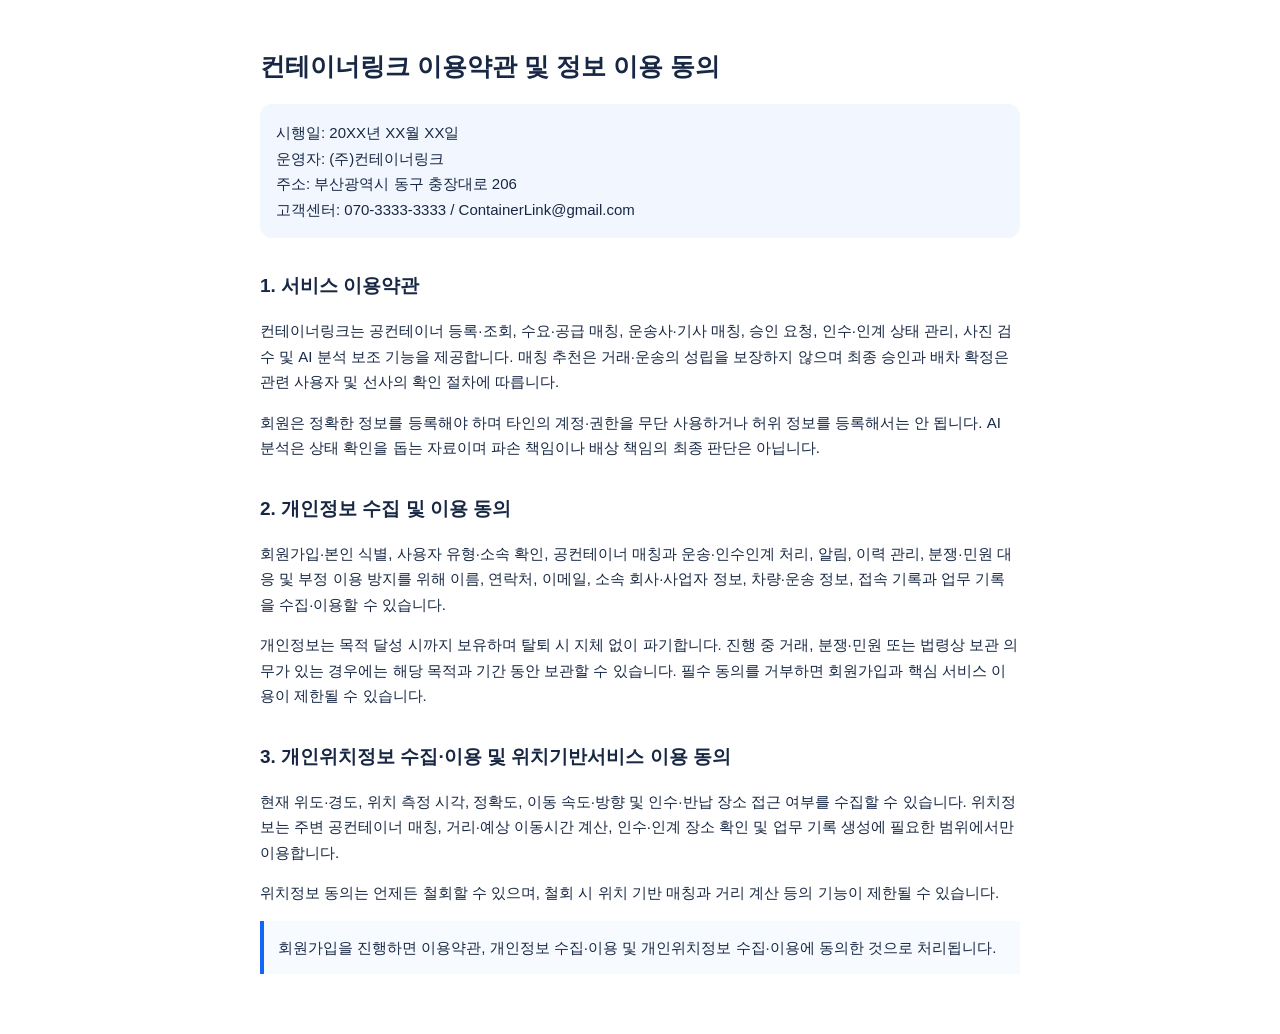
==== terms.html @ 27c72075 "Add responsive layout and signup agreement" ====
<!doctype html><html lang="ko"><meta charset="utf-8"><meta name="viewport" content="width=device-width,initial-scale=1"><title>이용약관 및 정보 이용 동의</title><style>body{max-width:760px;margin:auto;padding:28px 20px 60px;color:#182844;font:15px/1.7 Arial,"Noto Sans KR",sans-serif}h1{font-size:25px}h2{margin-top:32px;font-size:19px}.box{padding:16px;border-radius:12px;background:#f2f7ff}.note{padding:14px;border-left:4px solid #1265f5;background:#f7faff}</style><body><h1>컨테이너링크 이용약관 및 정보 이용 동의</h1><div class="box">시행일: 20XX년 XX월 XX일<br>운영자: (주)컨테이너링크<br>주소: 부산광역시 동구 충장대로 206<br>고객센터: 070-3333-3333 / ContainerLink@gmail.com</div><h2>1. 서비스 이용약관</h2><p>컨테이너링크는 공컨테이너 등록·조회, 수요·공급 매칭, 운송사·기사 매칭, 승인 요청, 인수·인계 상태 관리, 사진 검수 및 AI 분석 보조 기능을 제공합니다. 매칭 추천은 거래·운송의 성립을 보장하지 않으며 최종 승인과 배차 확정은 관련 사용자 및 선사의 확인 절차에 따릅니다.</p><p>회원은 정확한 정보를 등록해야 하며 타인의 계정·권한을 무단 사용하거나 허위 정보를 등록해서는 안 됩니다. AI 분석은 상태 확인을 돕는 자료이며 파손 책임이나 배상 책임의 최종 판단은 아닙니다.</p><h2>2. 개인정보 수집 및 이용 동의</h2><p>회원가입·본인 식별, 사용자 유형·소속 확인, 공컨테이너 매칭과 운송·인수인계 처리, 알림, 이력 관리, 분쟁·민원 대응 및 부정 이용 방지를 위해 이름, 연락처, 이메일, 소속 회사·사업자 정보, 차량·운송 정보, 접속 기록과 업무 기록을 수집·이용할 수 있습니다.</p><p>개인정보는 목적 달성 시까지 보유하며 탈퇴 시 지체 없이 파기합니다. 진행 중 거래, 분쟁·민원 또는 법령상 보관 의무가 있는 경우에는 해당 목적과 기간 동안 보관할 수 있습니다. 필수 동의를 거부하면 회원가입과 핵심 서비스 이용이 제한될 수 있습니다.</p><h2>3. 개인위치정보 수집·이용 및 위치기반서비스 이용 동의</h2><p>현재 위도·경도, 위치 측정 시각, 정확도, 이동 속도·방향 및 인수·반납 장소 접근 여부를 수집할 수 있습니다. 위치정보는 주변 공컨테이너 매칭, 거리·예상 이동시간 계산, 인수·인계 장소 확인 및 업무 기록 생성에 필요한 범위에서만 이용합니다.</p><p>위치정보 동의는 언제든 철회할 수 있으며, 철회 시 위치 기반 매칭과 거리 계산 등의 기능이 제한될 수 있습니다.</p><div class="note">회원가입을 진행하면 이용약관, 개인정보 수집·이용 및 개인위치정보 수집·이용에 동의한 것으로 처리됩니다.</div></body></html>
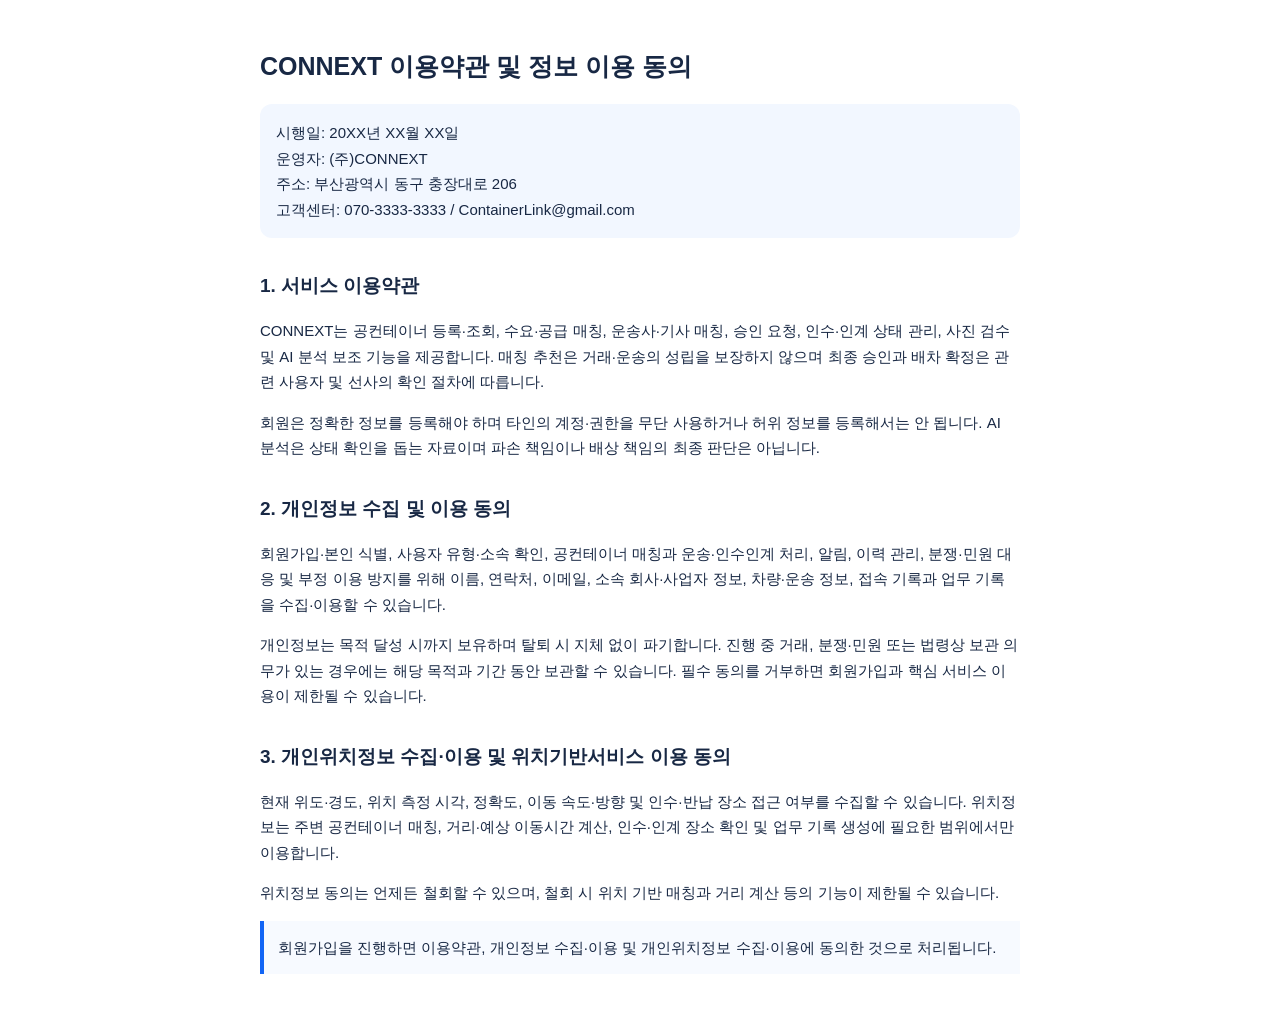
==== commit 04b5c29d: "Rebrand app as CONNEXT and fix approval decisions" ====
--- a/terms.html
+++ b/terms.html
@@ -1 +1,2 @@
-<!doctype html><html lang="ko"><meta charset="utf-8"><meta name="viewport" content="width=device-width,initial-scale=1"><title>이용약관 및 정보 이용 동의</title><style>body{max-width:760px;margin:auto;padding:28px 20px 60px;color:#182844;font:15px/1.7 Arial,"Noto Sans KR",sans-serif}h1{font-size:25px}h2{margin-top:32px;font-size:19px}.box{padding:16px;border-radius:12px;background:#f2f7ff}.note{padding:14px;border-left:4px solid #1265f5;background:#f7faff}</style><body><h1>컨테이너링크 이용약관 및 정보 이용 동의</h1><div class="box">시행일: 20XX년 XX월 XX일<br>운영자: (주)컨테이너링크<br>주소: 부산광역시 동구 충장대로 206<br>고객센터: 070-3333-3333 / ContainerLink@gmail.com</div><h2>1. 서비스 이용약관</h2><p>컨테이너링크는 공컨테이너 등록·조회, 수요·공급 매칭, 운송사·기사 매칭, 승인 요청, 인수·인계 상태 관리, 사진 검수 및 AI 분석 보조 기능을 제공합니다. 매칭 추천은 거래·운송의 성립을 보장하지 않으며 최종 승인과 배차 확정은 관련 사용자 및 선사의 확인 절차에 따릅니다.</p><p>회원은 정확한 정보를 등록해야 하며 타인의 계정·권한을 무단 사용하거나 허위 정보를 등록해서는 안 됩니다. AI 분석은 상태 확인을 돕는 자료이며 파손 책임이나 배상 책임의 최종 판단은 아닙니다.</p><h2>2. 개인정보 수집 및 이용 동의</h2><p>회원가입·본인 식별, 사용자 유형·소속 확인, 공컨테이너 매칭과 운송·인수인계 처리, 알림, 이력 관리, 분쟁·민원 대응 및 부정 이용 방지를 위해 이름, 연락처, 이메일, 소속 회사·사업자 정보, 차량·운송 정보, 접속 기록과 업무 기록을 수집·이용할 수 있습니다.</p><p>개인정보는 목적 달성 시까지 보유하며 탈퇴 시 지체 없이 파기합니다. 진행 중 거래, 분쟁·민원 또는 법령상 보관 의무가 있는 경우에는 해당 목적과 기간 동안 보관할 수 있습니다. 필수 동의를 거부하면 회원가입과 핵심 서비스 이용이 제한될 수 있습니다.</p><h2>3. 개인위치정보 수집·이용 및 위치기반서비스 이용 동의</h2><p>현재 위도·경도, 위치 측정 시각, 정확도, 이동 속도·방향 및 인수·반납 장소 접근 여부를 수집할 수 있습니다. 위치정보는 주변 공컨테이너 매칭, 거리·예상 이동시간 계산, 인수·인계 장소 확인 및 업무 기록 생성에 필요한 범위에서만 이용합니다.</p><p>위치정보 동의는 언제든 철회할 수 있으며, 철회 시 위치 기반 매칭과 거리 계산 등의 기능이 제한될 수 있습니다.</p><div class="note">회원가입을 진행하면 이용약관, 개인정보 수집·이용 및 개인위치정보 수집·이용에 동의한 것으로 처리됩니다.</div></body></html>
+﻿<!doctype html><html lang="ko"><meta charset="utf-8"><meta name="viewport" content="width=device-width,initial-scale=1"><title>이용약관 및 정보 이용 동의</title><style>body{max-width:760px;margin:auto;padding:28px 20px 60px;color:#182844;font:15px/1.7 Arial,"Noto Sans KR",sans-serif}h1{font-size:25px}h2{margin-top:32px;font-size:19px}.box{padding:16px;border-radius:12px;background:#f2f7ff}.note{padding:14px;border-left:4px solid #1265f5;background:#f7faff}</style><body><h1>CONNEXT 이용약관 및 정보 이용 동의</h1><div class="box">시행일: 20XX년 XX월 XX일<br>운영자: (주)CONNEXT<br>주소: 부산광역시 동구 충장대로 206<br>고객센터: 070-3333-3333 / ContainerLink@gmail.com</div><h2>1. 서비스 이용약관</h2><p>CONNEXT는 공컨테이너 등록·조회, 수요·공급 매칭, 운송사·기사 매칭, 승인 요청, 인수·인계 상태 관리, 사진 검수 및 AI 분석 보조 기능을 제공합니다. 매칭 추천은 거래·운송의 성립을 보장하지 않으며 최종 승인과 배차 확정은 관련 사용자 및 선사의 확인 절차에 따릅니다.</p><p>회원은 정확한 정보를 등록해야 하며 타인의 계정·권한을 무단 사용하거나 허위 정보를 등록해서는 안 됩니다. AI 분석은 상태 확인을 돕는 자료이며 파손 책임이나 배상 책임의 최종 판단은 아닙니다.</p><h2>2. 개인정보 수집 및 이용 동의</h2><p>회원가입·본인 식별, 사용자 유형·소속 확인, 공컨테이너 매칭과 운송·인수인계 처리, 알림, 이력 관리, 분쟁·민원 대응 및 부정 이용 방지를 위해 이름, 연락처, 이메일, 소속 회사·사업자 정보, 차량·운송 정보, 접속 기록과 업무 기록을 수집·이용할 수 있습니다.</p><p>개인정보는 목적 달성 시까지 보유하며 탈퇴 시 지체 없이 파기합니다. 진행 중 거래, 분쟁·민원 또는 법령상 보관 의무가 있는 경우에는 해당 목적과 기간 동안 보관할 수 있습니다. 필수 동의를 거부하면 회원가입과 핵심 서비스 이용이 제한될 수 있습니다.</p><h2>3. 개인위치정보 수집·이용 및 위치기반서비스 이용 동의</h2><p>현재 위도·경도, 위치 측정 시각, 정확도, 이동 속도·방향 및 인수·반납 장소 접근 여부를 수집할 수 있습니다. 위치정보는 주변 공컨테이너 매칭, 거리·예상 이동시간 계산, 인수·인계 장소 확인 및 업무 기록 생성에 필요한 범위에서만 이용합니다.</p><p>위치정보 동의는 언제든 철회할 수 있으며, 철회 시 위치 기반 매칭과 거리 계산 등의 기능이 제한될 수 있습니다.</p><div class="note">회원가입을 진행하면 이용약관, 개인정보 수집·이용 및 개인위치정보 수집·이용에 동의한 것으로 처리됩니다.</div></body></html>
+
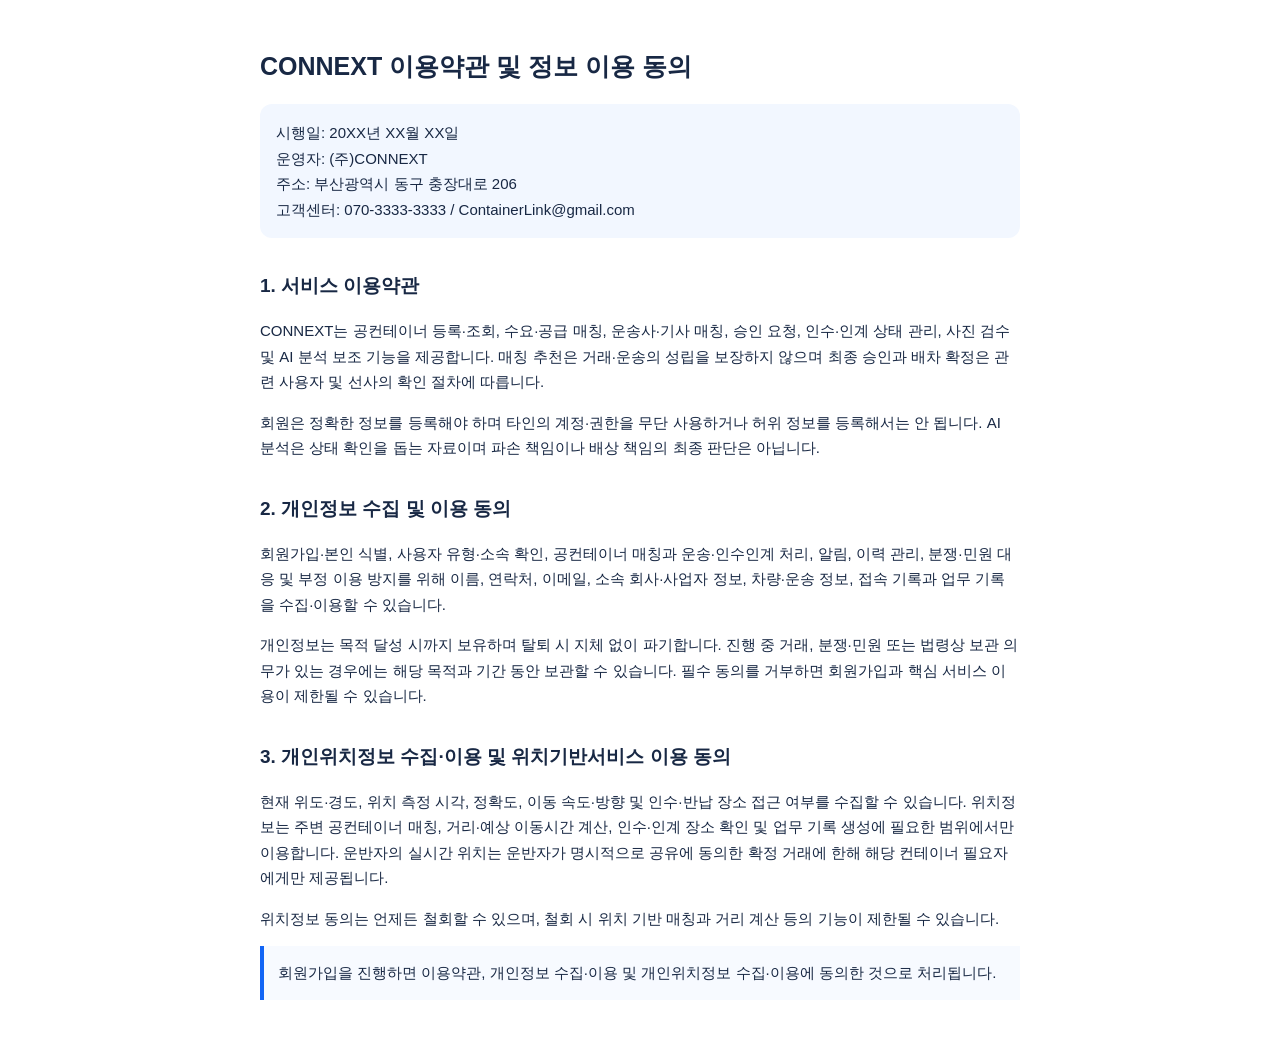
==== commit 6f52166b: "Add consent-based vehicle GPS tracking with TMAP routing" ====
--- a/terms.html
+++ b/terms.html
@@ -1,2 +1,3 @@
-﻿<!doctype html><html lang="ko"><meta charset="utf-8"><meta name="viewport" content="width=device-width,initial-scale=1"><title>이용약관 및 정보 이용 동의</title><style>body{max-width:760px;margin:auto;padding:28px 20px 60px;color:#182844;font:15px/1.7 Arial,"Noto Sans KR",sans-serif}h1{font-size:25px}h2{margin-top:32px;font-size:19px}.box{padding:16px;border-radius:12px;background:#f2f7ff}.note{padding:14px;border-left:4px solid #1265f5;background:#f7faff}</style><body><h1>CONNEXT 이용약관 및 정보 이용 동의</h1><div class="box">시행일: 20XX년 XX월 XX일<br>운영자: (주)CONNEXT<br>주소: 부산광역시 동구 충장대로 206<br>고객센터: 070-3333-3333 / ContainerLink@gmail.com</div><h2>1. 서비스 이용약관</h2><p>CONNEXT는 공컨테이너 등록·조회, 수요·공급 매칭, 운송사·기사 매칭, 승인 요청, 인수·인계 상태 관리, 사진 검수 및 AI 분석 보조 기능을 제공합니다. 매칭 추천은 거래·운송의 성립을 보장하지 않으며 최종 승인과 배차 확정은 관련 사용자 및 선사의 확인 절차에 따릅니다.</p><p>회원은 정확한 정보를 등록해야 하며 타인의 계정·권한을 무단 사용하거나 허위 정보를 등록해서는 안 됩니다. AI 분석은 상태 확인을 돕는 자료이며 파손 책임이나 배상 책임의 최종 판단은 아닙니다.</p><h2>2. 개인정보 수집 및 이용 동의</h2><p>회원가입·본인 식별, 사용자 유형·소속 확인, 공컨테이너 매칭과 운송·인수인계 처리, 알림, 이력 관리, 분쟁·민원 대응 및 부정 이용 방지를 위해 이름, 연락처, 이메일, 소속 회사·사업자 정보, 차량·운송 정보, 접속 기록과 업무 기록을 수집·이용할 수 있습니다.</p><p>개인정보는 목적 달성 시까지 보유하며 탈퇴 시 지체 없이 파기합니다. 진행 중 거래, 분쟁·민원 또는 법령상 보관 의무가 있는 경우에는 해당 목적과 기간 동안 보관할 수 있습니다. 필수 동의를 거부하면 회원가입과 핵심 서비스 이용이 제한될 수 있습니다.</p><h2>3. 개인위치정보 수집·이용 및 위치기반서비스 이용 동의</h2><p>현재 위도·경도, 위치 측정 시각, 정확도, 이동 속도·방향 및 인수·반납 장소 접근 여부를 수집할 수 있습니다. 위치정보는 주변 공컨테이너 매칭, 거리·예상 이동시간 계산, 인수·인계 장소 확인 및 업무 기록 생성에 필요한 범위에서만 이용합니다.</p><p>위치정보 동의는 언제든 철회할 수 있으며, 철회 시 위치 기반 매칭과 거리 계산 등의 기능이 제한될 수 있습니다.</p><div class="note">회원가입을 진행하면 이용약관, 개인정보 수집·이용 및 개인위치정보 수집·이용에 동의한 것으로 처리됩니다.</div></body></html>
+﻿<!doctype html><html lang="ko"><meta charset="utf-8"><meta name="viewport" content="width=device-width,initial-scale=1"><title>이용약관 및 정보 이용 동의</title><style>body{max-width:760px;margin:auto;padding:28px 20px 60px;color:#182844;font:15px/1.7 Arial,"Noto Sans KR",sans-serif}h1{font-size:25px}h2{margin-top:32px;font-size:19px}.box{padding:16px;border-radius:12px;background:#f2f7ff}.note{padding:14px;border-left:4px solid #1265f5;background:#f7faff}</style><body><h1>CONNEXT 이용약관 및 정보 이용 동의</h1><div class="box">시행일: 20XX년 XX월 XX일<br>운영자: (주)CONNEXT<br>주소: 부산광역시 동구 충장대로 206<br>고객센터: 070-3333-3333 / ContainerLink@gmail.com</div><h2>1. 서비스 이용약관</h2><p>CONNEXT는 공컨테이너 등록·조회, 수요·공급 매칭, 운송사·기사 매칭, 승인 요청, 인수·인계 상태 관리, 사진 검수 및 AI 분석 보조 기능을 제공합니다. 매칭 추천은 거래·운송의 성립을 보장하지 않으며 최종 승인과 배차 확정은 관련 사용자 및 선사의 확인 절차에 따릅니다.</p><p>회원은 정확한 정보를 등록해야 하며 타인의 계정·권한을 무단 사용하거나 허위 정보를 등록해서는 안 됩니다. AI 분석은 상태 확인을 돕는 자료이며 파손 책임이나 배상 책임의 최종 판단은 아닙니다.</p><h2>2. 개인정보 수집 및 이용 동의</h2><p>회원가입·본인 식별, 사용자 유형·소속 확인, 공컨테이너 매칭과 운송·인수인계 처리, 알림, 이력 관리, 분쟁·민원 대응 및 부정 이용 방지를 위해 이름, 연락처, 이메일, 소속 회사·사업자 정보, 차량·운송 정보, 접속 기록과 업무 기록을 수집·이용할 수 있습니다.</p><p>개인정보는 목적 달성 시까지 보유하며 탈퇴 시 지체 없이 파기합니다. 진행 중 거래, 분쟁·민원 또는 법령상 보관 의무가 있는 경우에는 해당 목적과 기간 동안 보관할 수 있습니다. 필수 동의를 거부하면 회원가입과 핵심 서비스 이용이 제한될 수 있습니다.</p><h2>3. 개인위치정보 수집·이용 및 위치기반서비스 이용 동의</h2><p>현재 위도·경도, 위치 측정 시각, 정확도, 이동 속도·방향 및 인수·반납 장소 접근 여부를 수집할 수 있습니다. 위치정보는 주변 공컨테이너 매칭, 거리·예상 이동시간 계산, 인수·인계 장소 확인 및 업무 기록 생성에 필요한 범위에서만 이용합니다. 운반자의 실시간 위치는 운반자가 명시적으로 공유에 동의한 확정 거래에 한해 해당 컨테이너 필요자에게만 제공됩니다.</p><p>위치정보 동의는 언제든 철회할 수 있으며, 철회 시 위치 기반 매칭과 거리 계산 등의 기능이 제한될 수 있습니다.</p><div class="note">회원가입을 진행하면 이용약관, 개인정보 수집·이용 및 개인위치정보 수집·이용에 동의한 것으로 처리됩니다.</div></body></html>
 
+
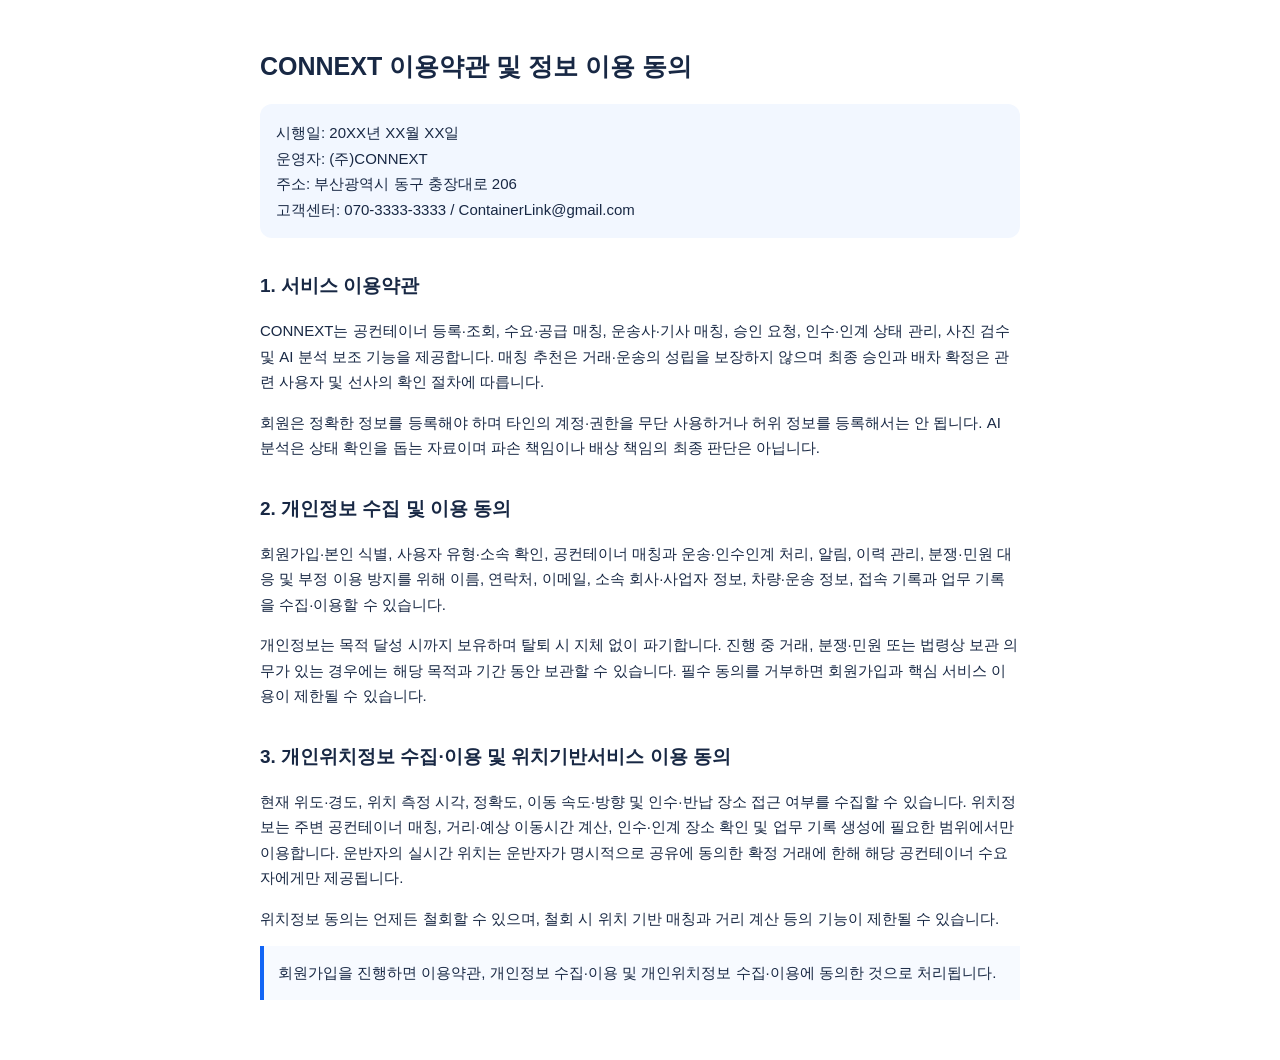
==== commit ec075802: "Rename requester role to empty container customer" ====
--- a/terms.html
+++ b/terms.html
@@ -1,3 +1,3 @@
-﻿<!doctype html><html lang="ko"><meta charset="utf-8"><meta name="viewport" content="width=device-width,initial-scale=1"><title>이용약관 및 정보 이용 동의</title><style>body{max-width:760px;margin:auto;padding:28px 20px 60px;color:#182844;font:15px/1.7 Arial,"Noto Sans KR",sans-serif}h1{font-size:25px}h2{margin-top:32px;font-size:19px}.box{padding:16px;border-radius:12px;background:#f2f7ff}.note{padding:14px;border-left:4px solid #1265f5;background:#f7faff}</style><body><h1>CONNEXT 이용약관 및 정보 이용 동의</h1><div class="box">시행일: 20XX년 XX월 XX일<br>운영자: (주)CONNEXT<br>주소: 부산광역시 동구 충장대로 206<br>고객센터: 070-3333-3333 / ContainerLink@gmail.com</div><h2>1. 서비스 이용약관</h2><p>CONNEXT는 공컨테이너 등록·조회, 수요·공급 매칭, 운송사·기사 매칭, 승인 요청, 인수·인계 상태 관리, 사진 검수 및 AI 분석 보조 기능을 제공합니다. 매칭 추천은 거래·운송의 성립을 보장하지 않으며 최종 승인과 배차 확정은 관련 사용자 및 선사의 확인 절차에 따릅니다.</p><p>회원은 정확한 정보를 등록해야 하며 타인의 계정·권한을 무단 사용하거나 허위 정보를 등록해서는 안 됩니다. AI 분석은 상태 확인을 돕는 자료이며 파손 책임이나 배상 책임의 최종 판단은 아닙니다.</p><h2>2. 개인정보 수집 및 이용 동의</h2><p>회원가입·본인 식별, 사용자 유형·소속 확인, 공컨테이너 매칭과 운송·인수인계 처리, 알림, 이력 관리, 분쟁·민원 대응 및 부정 이용 방지를 위해 이름, 연락처, 이메일, 소속 회사·사업자 정보, 차량·운송 정보, 접속 기록과 업무 기록을 수집·이용할 수 있습니다.</p><p>개인정보는 목적 달성 시까지 보유하며 탈퇴 시 지체 없이 파기합니다. 진행 중 거래, 분쟁·민원 또는 법령상 보관 의무가 있는 경우에는 해당 목적과 기간 동안 보관할 수 있습니다. 필수 동의를 거부하면 회원가입과 핵심 서비스 이용이 제한될 수 있습니다.</p><h2>3. 개인위치정보 수집·이용 및 위치기반서비스 이용 동의</h2><p>현재 위도·경도, 위치 측정 시각, 정확도, 이동 속도·방향 및 인수·반납 장소 접근 여부를 수집할 수 있습니다. 위치정보는 주변 공컨테이너 매칭, 거리·예상 이동시간 계산, 인수·인계 장소 확인 및 업무 기록 생성에 필요한 범위에서만 이용합니다. 운반자의 실시간 위치는 운반자가 명시적으로 공유에 동의한 확정 거래에 한해 해당 컨테이너 필요자에게만 제공됩니다.</p><p>위치정보 동의는 언제든 철회할 수 있으며, 철회 시 위치 기반 매칭과 거리 계산 등의 기능이 제한될 수 있습니다.</p><div class="note">회원가입을 진행하면 이용약관, 개인정보 수집·이용 및 개인위치정보 수집·이용에 동의한 것으로 처리됩니다.</div></body></html>
+﻿<!doctype html><html lang="ko"><meta charset="utf-8"><meta name="viewport" content="width=device-width,initial-scale=1"><title>이용약관 및 정보 이용 동의</title><style>body{max-width:760px;margin:auto;padding:28px 20px 60px;color:#182844;font:15px/1.7 Arial,"Noto Sans KR",sans-serif}h1{font-size:25px}h2{margin-top:32px;font-size:19px}.box{padding:16px;border-radius:12px;background:#f2f7ff}.note{padding:14px;border-left:4px solid #1265f5;background:#f7faff}</style><body><h1>CONNEXT 이용약관 및 정보 이용 동의</h1><div class="box">시행일: 20XX년 XX월 XX일<br>운영자: (주)CONNEXT<br>주소: 부산광역시 동구 충장대로 206<br>고객센터: 070-3333-3333 / ContainerLink@gmail.com</div><h2>1. 서비스 이용약관</h2><p>CONNEXT는 공컨테이너 등록·조회, 수요·공급 매칭, 운송사·기사 매칭, 승인 요청, 인수·인계 상태 관리, 사진 검수 및 AI 분석 보조 기능을 제공합니다. 매칭 추천은 거래·운송의 성립을 보장하지 않으며 최종 승인과 배차 확정은 관련 사용자 및 선사의 확인 절차에 따릅니다.</p><p>회원은 정확한 정보를 등록해야 하며 타인의 계정·권한을 무단 사용하거나 허위 정보를 등록해서는 안 됩니다. AI 분석은 상태 확인을 돕는 자료이며 파손 책임이나 배상 책임의 최종 판단은 아닙니다.</p><h2>2. 개인정보 수집 및 이용 동의</h2><p>회원가입·본인 식별, 사용자 유형·소속 확인, 공컨테이너 매칭과 운송·인수인계 처리, 알림, 이력 관리, 분쟁·민원 대응 및 부정 이용 방지를 위해 이름, 연락처, 이메일, 소속 회사·사업자 정보, 차량·운송 정보, 접속 기록과 업무 기록을 수집·이용할 수 있습니다.</p><p>개인정보는 목적 달성 시까지 보유하며 탈퇴 시 지체 없이 파기합니다. 진행 중 거래, 분쟁·민원 또는 법령상 보관 의무가 있는 경우에는 해당 목적과 기간 동안 보관할 수 있습니다. 필수 동의를 거부하면 회원가입과 핵심 서비스 이용이 제한될 수 있습니다.</p><h2>3. 개인위치정보 수집·이용 및 위치기반서비스 이용 동의</h2><p>현재 위도·경도, 위치 측정 시각, 정확도, 이동 속도·방향 및 인수·반납 장소 접근 여부를 수집할 수 있습니다. 위치정보는 주변 공컨테이너 매칭, 거리·예상 이동시간 계산, 인수·인계 장소 확인 및 업무 기록 생성에 필요한 범위에서만 이용합니다. 운반자의 실시간 위치는 운반자가 명시적으로 공유에 동의한 확정 거래에 한해 해당 공컨테이너 수요자에게만 제공됩니다.</p><p>위치정보 동의는 언제든 철회할 수 있으며, 철회 시 위치 기반 매칭과 거리 계산 등의 기능이 제한될 수 있습니다.</p><div class="note">회원가입을 진행하면 이용약관, 개인정보 수집·이용 및 개인위치정보 수집·이용에 동의한 것으로 처리됩니다.</div></body></html>
 
 
